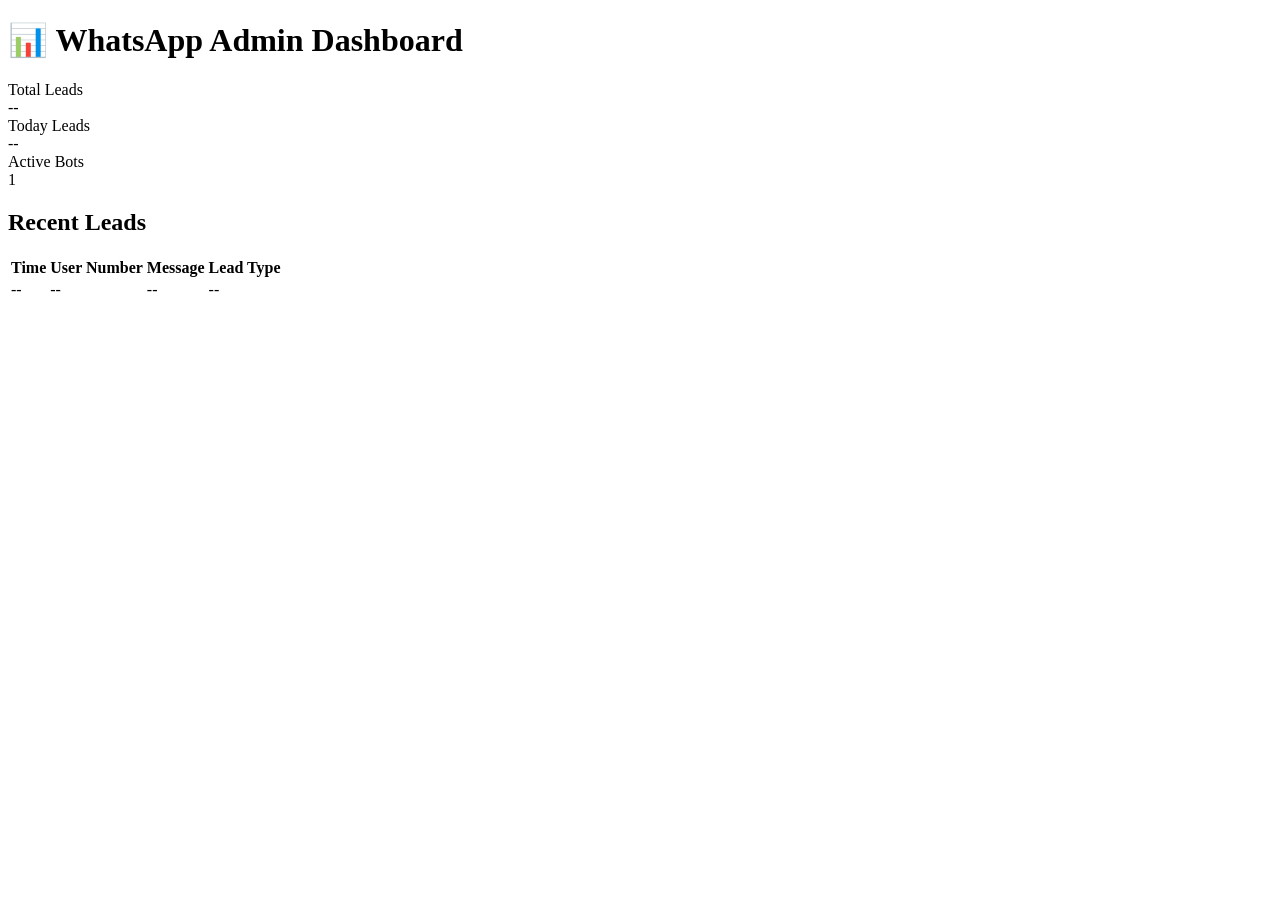
==== admin/index.html @ d2e4b9dd "Create index.html" ====
<!DOCTYPE html>
<html lang="en">
<head>
  <meta charset="UTF-8">
  <title>Admin Dashboard – WhatsApp Cloud</title>
  <link rel="stylesheet" href="style.css">
</head>
<body>

  <div class="container">
    <h1>📊 WhatsApp Admin Dashboard</h1>

    <div class="cards">
      <div class="card">Total Leads<br><span>--</span></div>
      <div class="card">Today Leads<br><span>--</span></div>
      <div class="card">Active Bots<br><span>1</span></div>
    </div>

    <h2>Recent Leads</h2>

    <table>
      <thead>
        <tr>
          <th>Time</th>
          <th>User Number</th>
          <th>Message</th>
          <th>Lead Type</th>
        </tr>
      </thead>
      <tbody id="leadTable">
        <tr>
          <td>--</td>
          <td>--</td>
          <td>--</td>
          <td>--</td>
        </tr>
      </tbody>
    </table>
  </div>

<script src="script.js"></script>
</body>
</html>
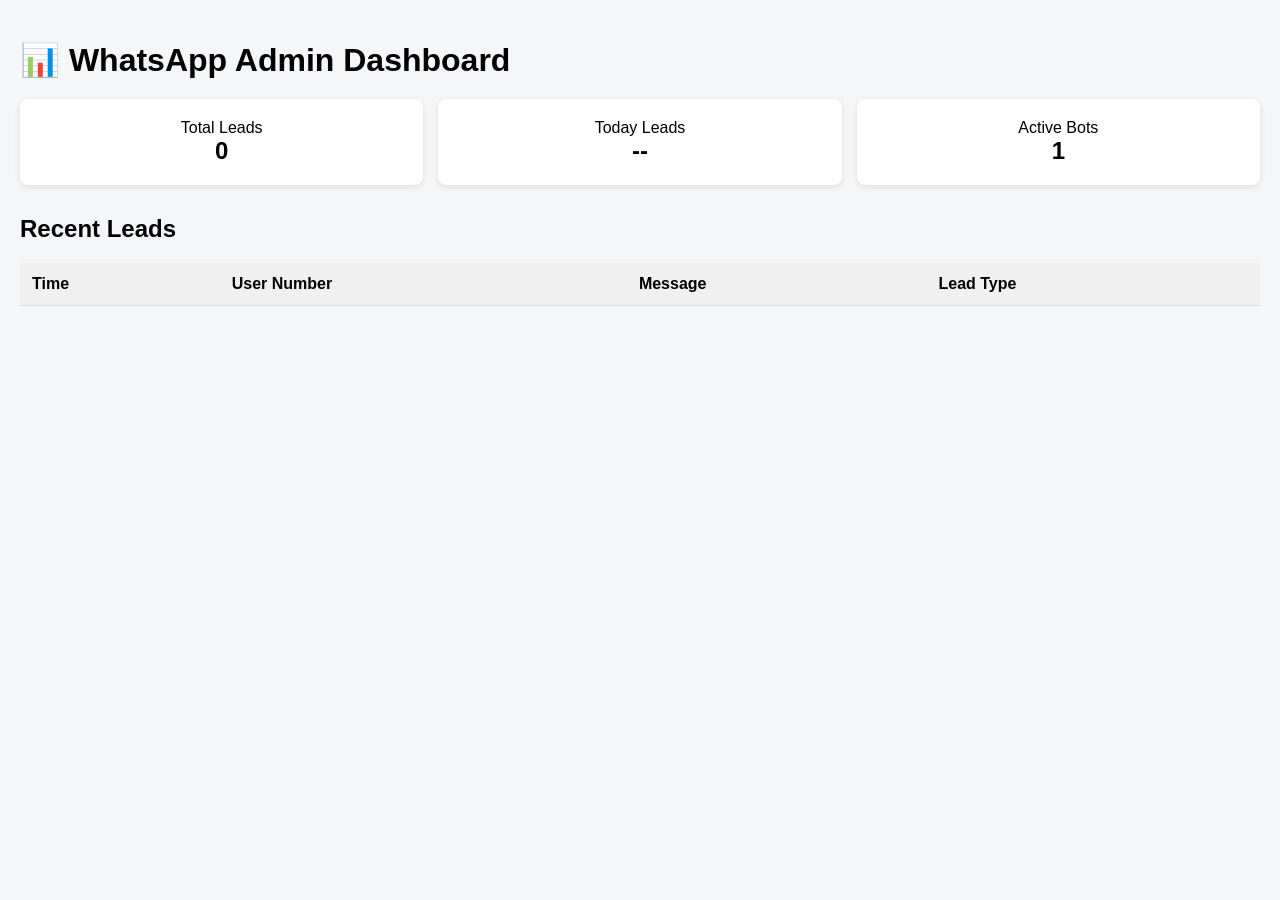
==== commit 59998def: "Update admin dashboard layout and structure" ====
--- a/admin/index.html
+++ b/admin/index.html
@@ -3,6 +3,7 @@
 <head>
   <meta charset="UTF-8">
   <title>Admin Dashboard – WhatsApp Cloud</title>
+  <meta name="viewport" content="width=device-width, initial-scale=1.0">
   <link rel="stylesheet" href="style.css">
 </head>
 <body>
@@ -11,33 +12,41 @@
     <h1>📊 WhatsApp Admin Dashboard</h1>
 
     <div class="cards">
-      <div class="card">Total Leads<br><span>--</span></div>
-      <div class="card">Today Leads<br><span>--</span></div>
-      <div class="card">Active Bots<br><span>1</span></div>
+      <div class="card">
+        Total Leads<br>
+        <span id="totalLeads">0</span>
+      </div>
+
+      <div class="card">
+        Today Leads<br>
+        <span id="todayLeads">--</span>
+      </div>
+
+      <div class="card">
+        Active Bots<br>
+        <span>1</span>
+      </div>
     </div>
 
     <h2>Recent Leads</h2>
 
-    <table>
-      <thead>
-        <tr>
-          <th>Time</th>
-          <th>User Number</th>
-          <th>Message</th>
-          <th>Lead Type</th>
-        </tr>
-      </thead>
-      <tbody id="leadTable">
-        <tr>
-          <td>--</td>
-          <td>--</td>
-          <td>--</td>
-          <td>--</td>
-        </tr>
-      </tbody>
-    </table>
+    <div class="table-wrapper">
+      <table>
+        <thead>
+          <tr>
+            <th>Time</th>
+            <th>User Number</th>
+            <th>Message</th>
+            <th>Lead Type</th>
+          </tr>
+        </thead>
+        <tbody id="leadTable">
+          <!-- JS will inject rows here -->
+        </tbody>
+      </table>
+    </div>
   </div>
 
-<script src="script.js"></script>
+  <script src="script.js"></script>
 </body>
 </html>
--- a/admin/style.css
+++ b/admin/style.css
@@ -0,0 +1,49 @@
+body {
+  font-family: Arial, sans-serif;
+  background: #f4f6f8;
+  margin: 0;
+}
+
+.container {
+  padding: 20px;
+}
+
+h1 {
+  margin-bottom: 20px;
+}
+
+.cards {
+  display: flex;
+  gap: 15px;
+  margin-bottom: 30px;
+}
+
+.card {
+  background: #fff;
+  padding: 20px;
+  flex: 1;
+  border-radius: 8px;
+  text-align: center;
+  box-shadow: 0 2px 6px rgba(0,0,0,0.1);
+}
+
+.card span {
+  font-size: 24px;
+  font-weight: bold;
+}
+
+table {
+  width: 100%;
+  border-collapse: collapse;
+  background: #fff;
+}
+
+th, td {
+  padding: 12px;
+  border-bottom: 1px solid #ddd;
+}
+
+th {
+  background: #f0f0f0;
+  text-align: left;
+}
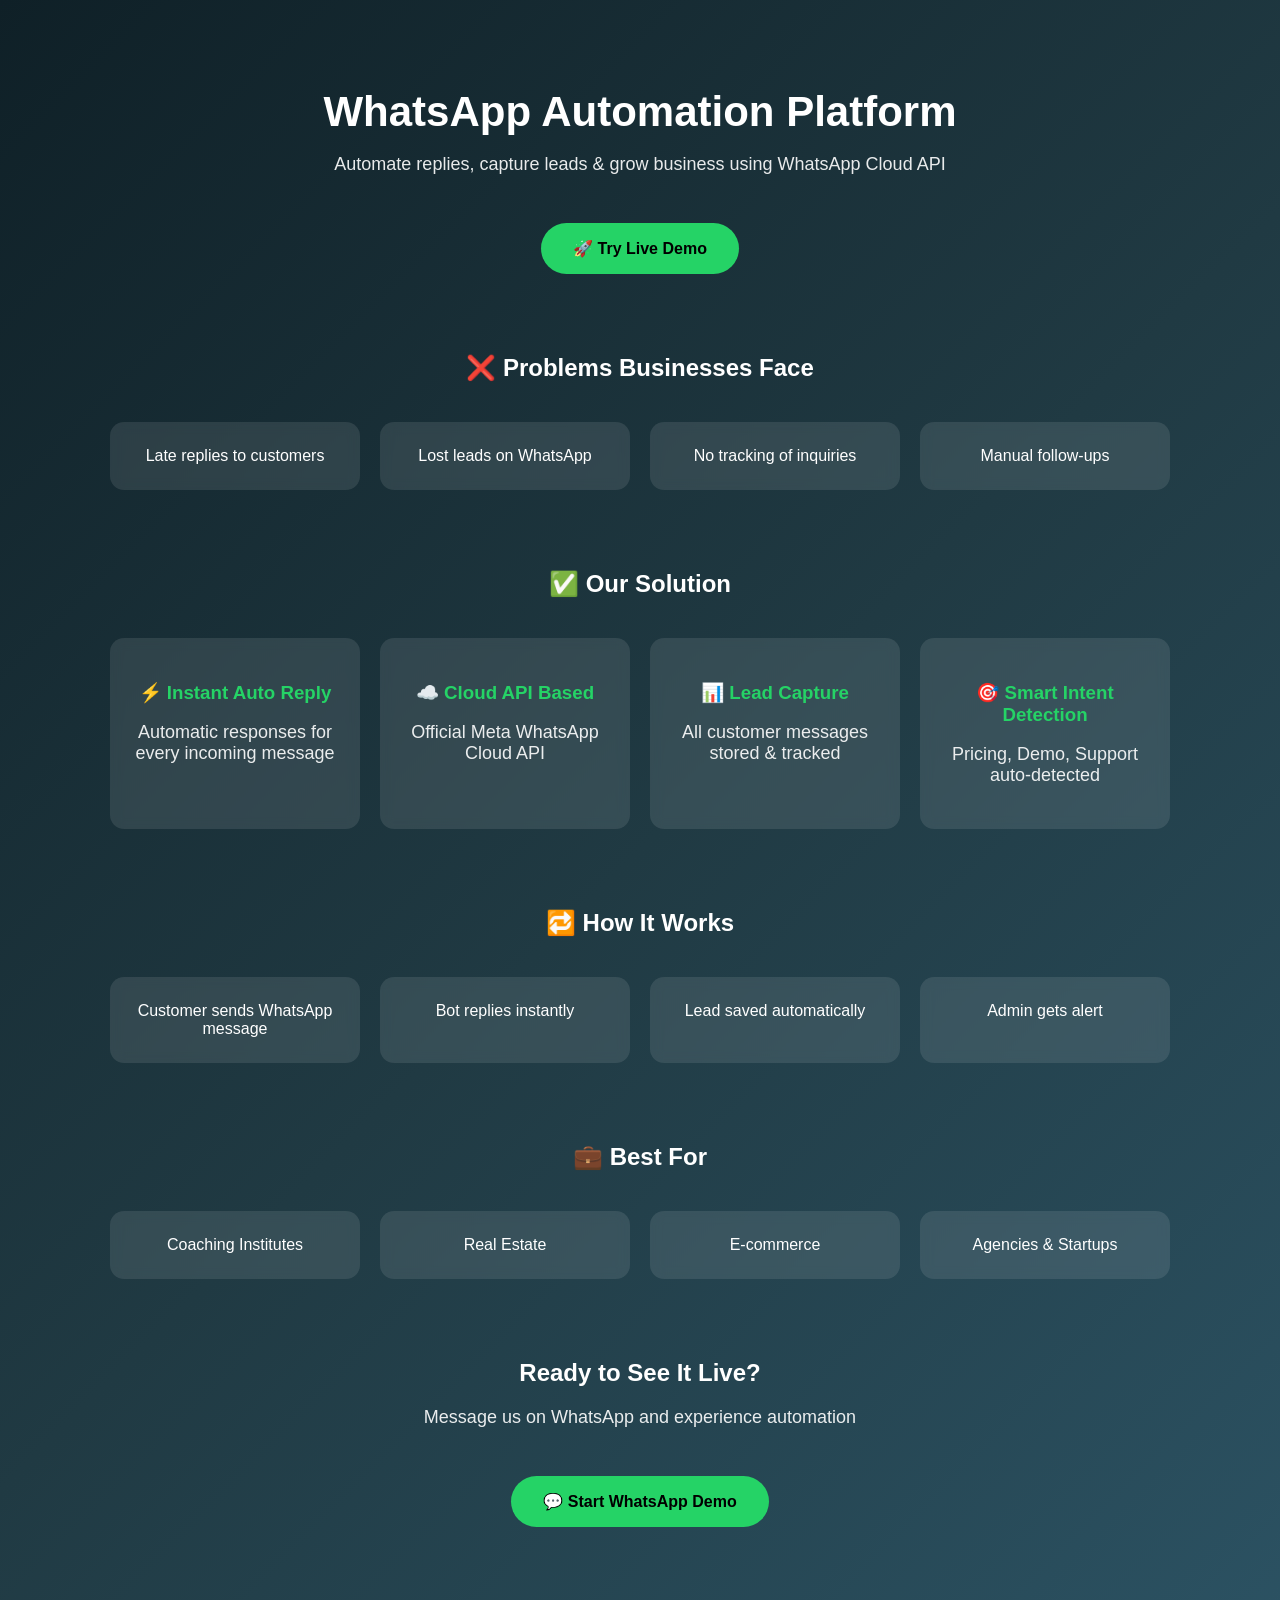
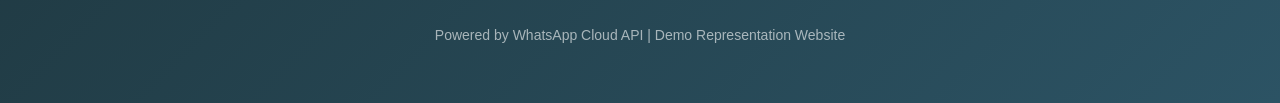
==== commit 5baecb67: "Add admin password protection to dashboard" ====
--- a/admin/index.html
+++ b/admin/index.html
@@ -6,47 +6,59 @@
   <meta name="viewport" content="width=device-width, initial-scale=1.0">
   <link rel="stylesheet" href="style.css">
 </head>
+
 <body>
 
-  <div class="container">
-    <h1>📊 WhatsApp Admin Dashboard</h1>
+<!-- 🔐 SIMPLE ADMIN PASSWORD PROTECTION -->
+<script>
+  const ADMIN_PASSWORD = "ansh@automation";
 
-    <div class="cards">
-      <div class="card">
-        Total Leads<br>
-        <span id="totalLeads">0</span>
-      </div>
+  const entered = prompt("Enter Admin Password:");
+  if (entered !== ADMIN_PASSWORD) {
+    alert("Wrong password");
+    window.location.href = "/";
+  }
+</script>
 
-      <div class="card">
-        Today Leads<br>
-        <span id="todayLeads">--</span>
-      </div>
+<div class="container">
+  <h1>📊 WhatsApp Admin Dashboard</h1>
 
-      <div class="card">
-        Active Bots<br>
-        <span>1</span>
-      </div>
+  <div class="cards">
+    <div class="card">
+      Total Leads<br>
+      <span id="totalLeads">0</span>
     </div>
 
-    <h2>Recent Leads</h2>
+    <div class="card">
+      Today Leads<br>
+      <span id="todayLeads">0</span>
+    </div>
 
-    <div class="table-wrapper">
-      <table>
-        <thead>
-          <tr>
-            <th>Time</th>
-            <th>User Number</th>
-            <th>Message</th>
-            <th>Lead Type</th>
-          </tr>
-        </thead>
-        <tbody id="leadTable">
-          <!-- JS will inject rows here -->
-        </tbody>
-      </table>
+    <div class="card">
+      Active Bots<br>
+      <span>1</span>
     </div>
   </div>
 
-  <script src="script.js"></script>
+  <h2>Recent Leads</h2>
+
+  <div class="table-wrapper">
+    <table>
+      <thead>
+        <tr>
+          <th>Time</th>
+          <th>User Number</th>
+          <th>Message</th>
+          <th>Lead Type</th>
+        </tr>
+      </thead>
+      <tbody id="leadTable">
+        <!-- JS will inject rows here -->
+      </tbody>
+    </table>
+  </div>
+</div>
+
+<script src="script.js"></script>
 </body>
 </html>
--- a/admin/style.css
+++ b/admin/style.css
@@ -1,49 +1,87 @@
+* {
+  box-sizing: border-box;
+}
+
 body {
   font-family: Arial, sans-serif;
   background: #f4f6f8;
   margin: 0;
+  color: #333;
 }
 
 .container {
   padding: 20px;
+  max-width: 1200px;
+  margin: auto;
 }
 
 h1 {
-  margin-bottom: 20px;
+  margin-bottom: 25px;
 }
 
+h2 {
+  margin-bottom: 15px;
+}
+
+/* Cards */
 .cards {
   display: flex;
   gap: 15px;
   margin-bottom: 30px;
+  flex-wrap: wrap;
 }
 
 .card {
-  background: #fff;
+  background: #ffffff;
   padding: 20px;
   flex: 1;
-  border-radius: 8px;
+  min-width: 200px;
+  border-radius: 10px;
   text-align: center;
-  box-shadow: 0 2px 6px rgba(0,0,0,0.1);
+  box-shadow: 0 2px 8px rgba(0,0,0,0.08);
 }
 
 .card span {
-  font-size: 24px;
+  display: block;
+  margin-top: 8px;
+  font-size: 28px;
   font-weight: bold;
+  color: #0a7cff;
+}
+
+/* Table */
+.table-wrapper {
+  overflow-x: auto;
 }
 
 table {
   width: 100%;
   border-collapse: collapse;
-  background: #fff;
+  background: #ffffff;
+  border-radius: 10px;
+  overflow: hidden;
+  box-shadow: 0 2px 8px rgba(0,0,0,0.08);
 }
 
 th, td {
-  padding: 12px;
-  border-bottom: 1px solid #ddd;
+  padding: 12px 14px;
+  border-bottom: 1px solid #eee;
+  font-size: 14px;
 }
 
 th {
-  background: #f0f0f0;
+  background: #f0f2f5;
   text-align: left;
+  font-weight: bold;
 }
+
+tr:hover {
+  background: #f9fbfd;
+}
+
+/* Mobile */
+@media (max-width: 768px) {
+  .cards {
+    flex-direction: column;
+  }
+}
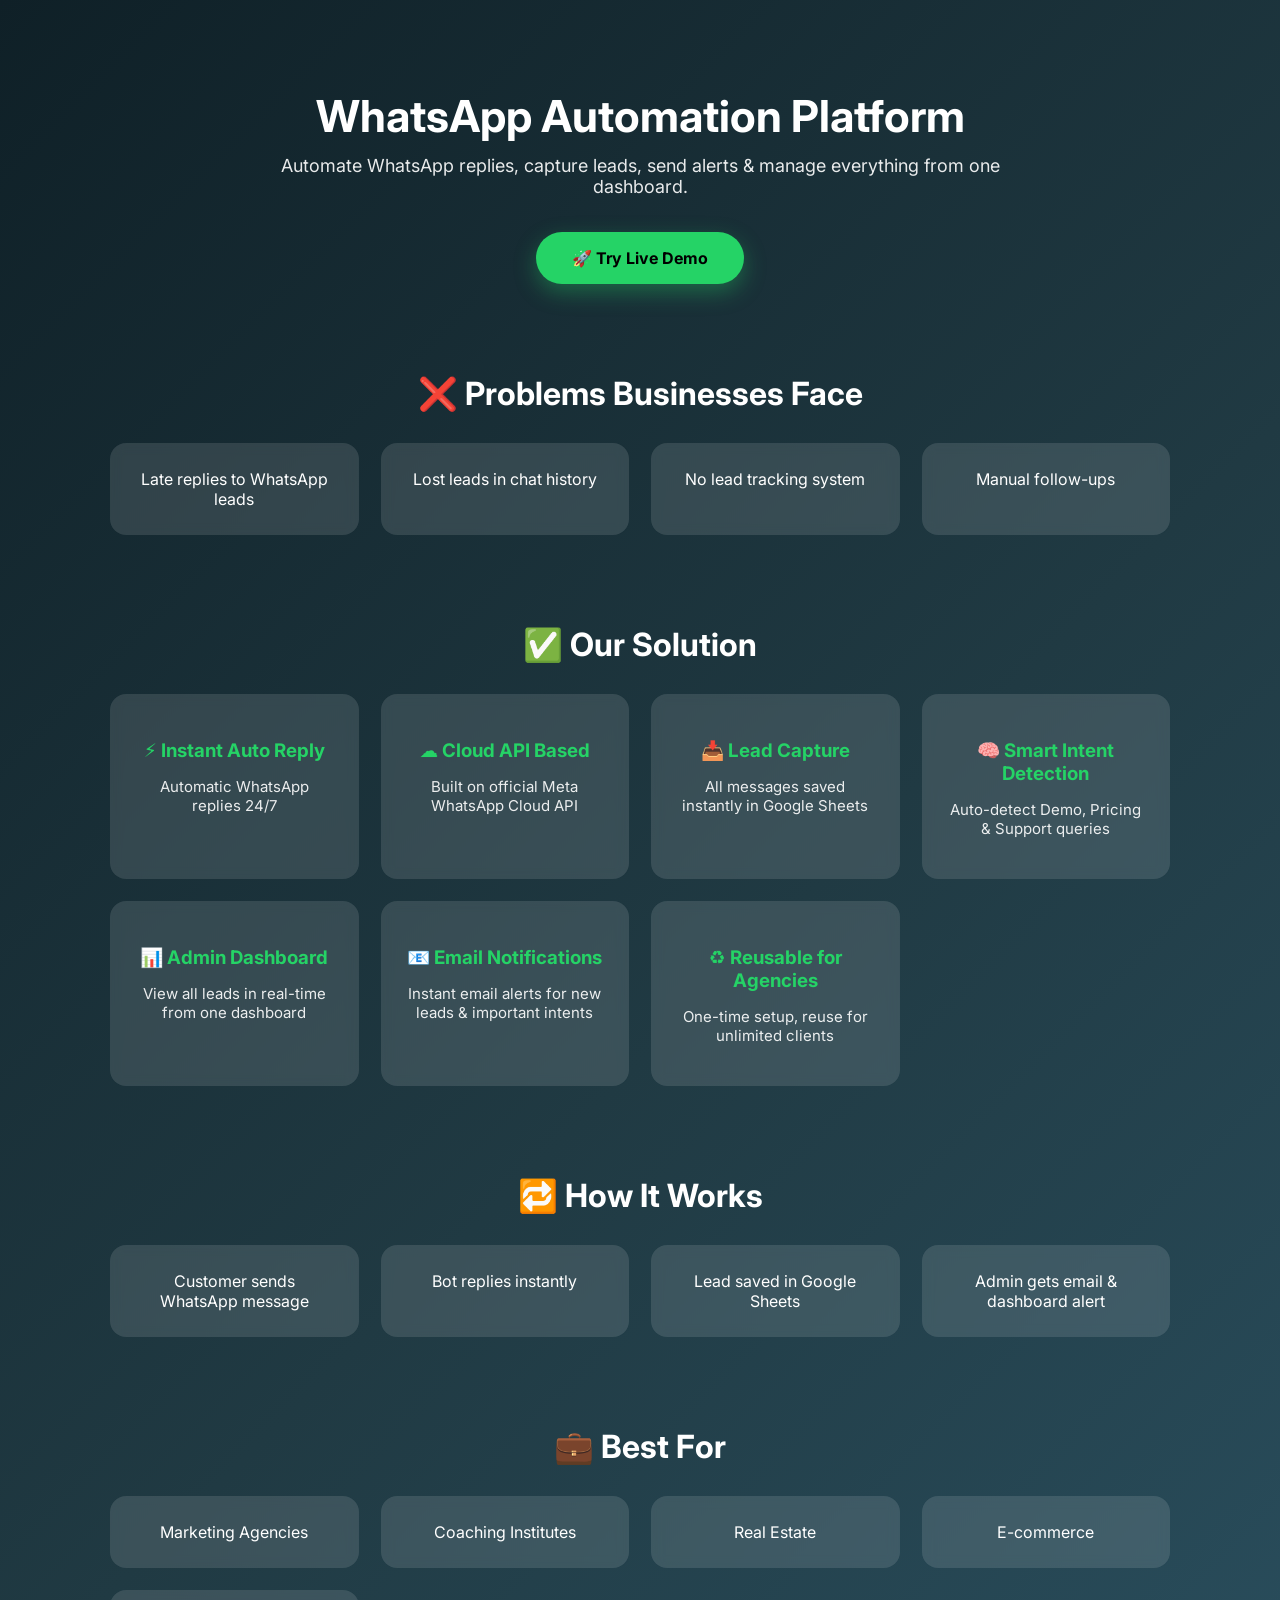
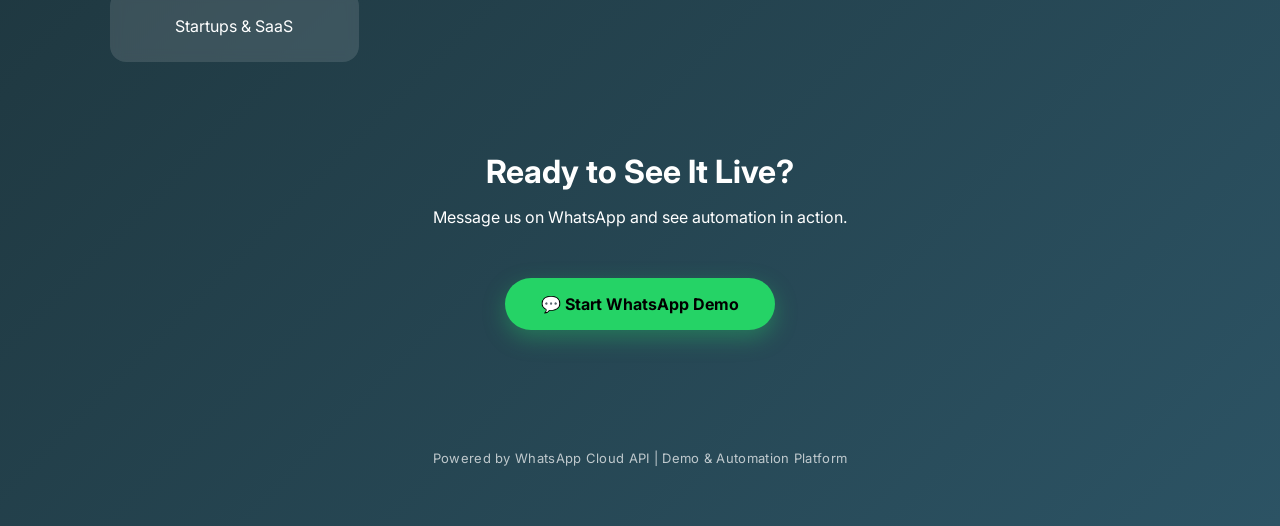
==== commit 2cfb308c: "Fix DOCTYPE declaration in index.html" ====
--- a/admin/index.html
+++ b/admin/index.html
@@ -1,4 +1,4 @@
-<!DOCTYPE html>
+!DOCTYPE html>
 <html lang="en">
 <head>
   <meta charset="UTF-8">
@@ -9,20 +9,47 @@
 
 <body>
 
-<!-- 🔐 SIMPLE ADMIN PASSWORD PROTECTION -->
+<!-- 🔐 ADMIN PASSWORD PROTECTION (ONE-TIME LOGIN) -->
 <script>
   const ADMIN_PASSWORD = "ansh@automation";
+  const LOGIN_KEY = "admin_logged_in";
 
-  const entered = prompt("Enter Admin Password:");
-  if (entered !== ADMIN_PASSWORD) {
-    alert("Wrong password");
-    window.location.href = "/";
+  if (localStorage.getItem(LOGIN_KEY) !== "true") {
+    const entered = prompt("🔐 Enter Admin Password:");
+
+    if (entered === ADMIN_PASSWORD) {
+      localStorage.setItem(LOGIN_KEY, "true");
+    } else {
+      alert("❌ Wrong password");
+      window.location.href = "/";
+    }
+  }
+
+  function logoutAdmin() {
+    localStorage.removeItem(LOGIN_KEY);
+    alert("Logged out successfully");
+    location.reload();
   }
 </script>
 
 <div class="container">
-  <h1>📊 WhatsApp Admin Dashboard</h1>
 
+  <!-- HEADER -->
+  <div style="display:flex; justify-content:space-between; align-items:center;">
+    <h1>📊 WhatsApp Admin Dashboard</h1>
+    <button onclick="logoutAdmin()" style="
+      padding:8px 14px;
+      background:#ff4d4d;
+      color:#fff;
+      border:none;
+      border-radius:6px;
+      cursor:pointer;
+    ">
+      Logout
+    </button>
+  </div>
+
+  <!-- STATS -->
   <div class="cards">
     <div class="card">
       Total Leads<br>
@@ -40,6 +67,7 @@
     </div>
   </div>
 
+  <!-- TABLE -->
   <h2>Recent Leads</h2>
 
   <div class="table-wrapper">
@@ -53,10 +81,11 @@
         </tr>
       </thead>
       <tbody id="leadTable">
-        <!-- JS will inject rows here -->
+        <!-- JS injects rows -->
       </tbody>
     </table>
   </div>
+
 </div>
 
 <script src="script.js"></script>
